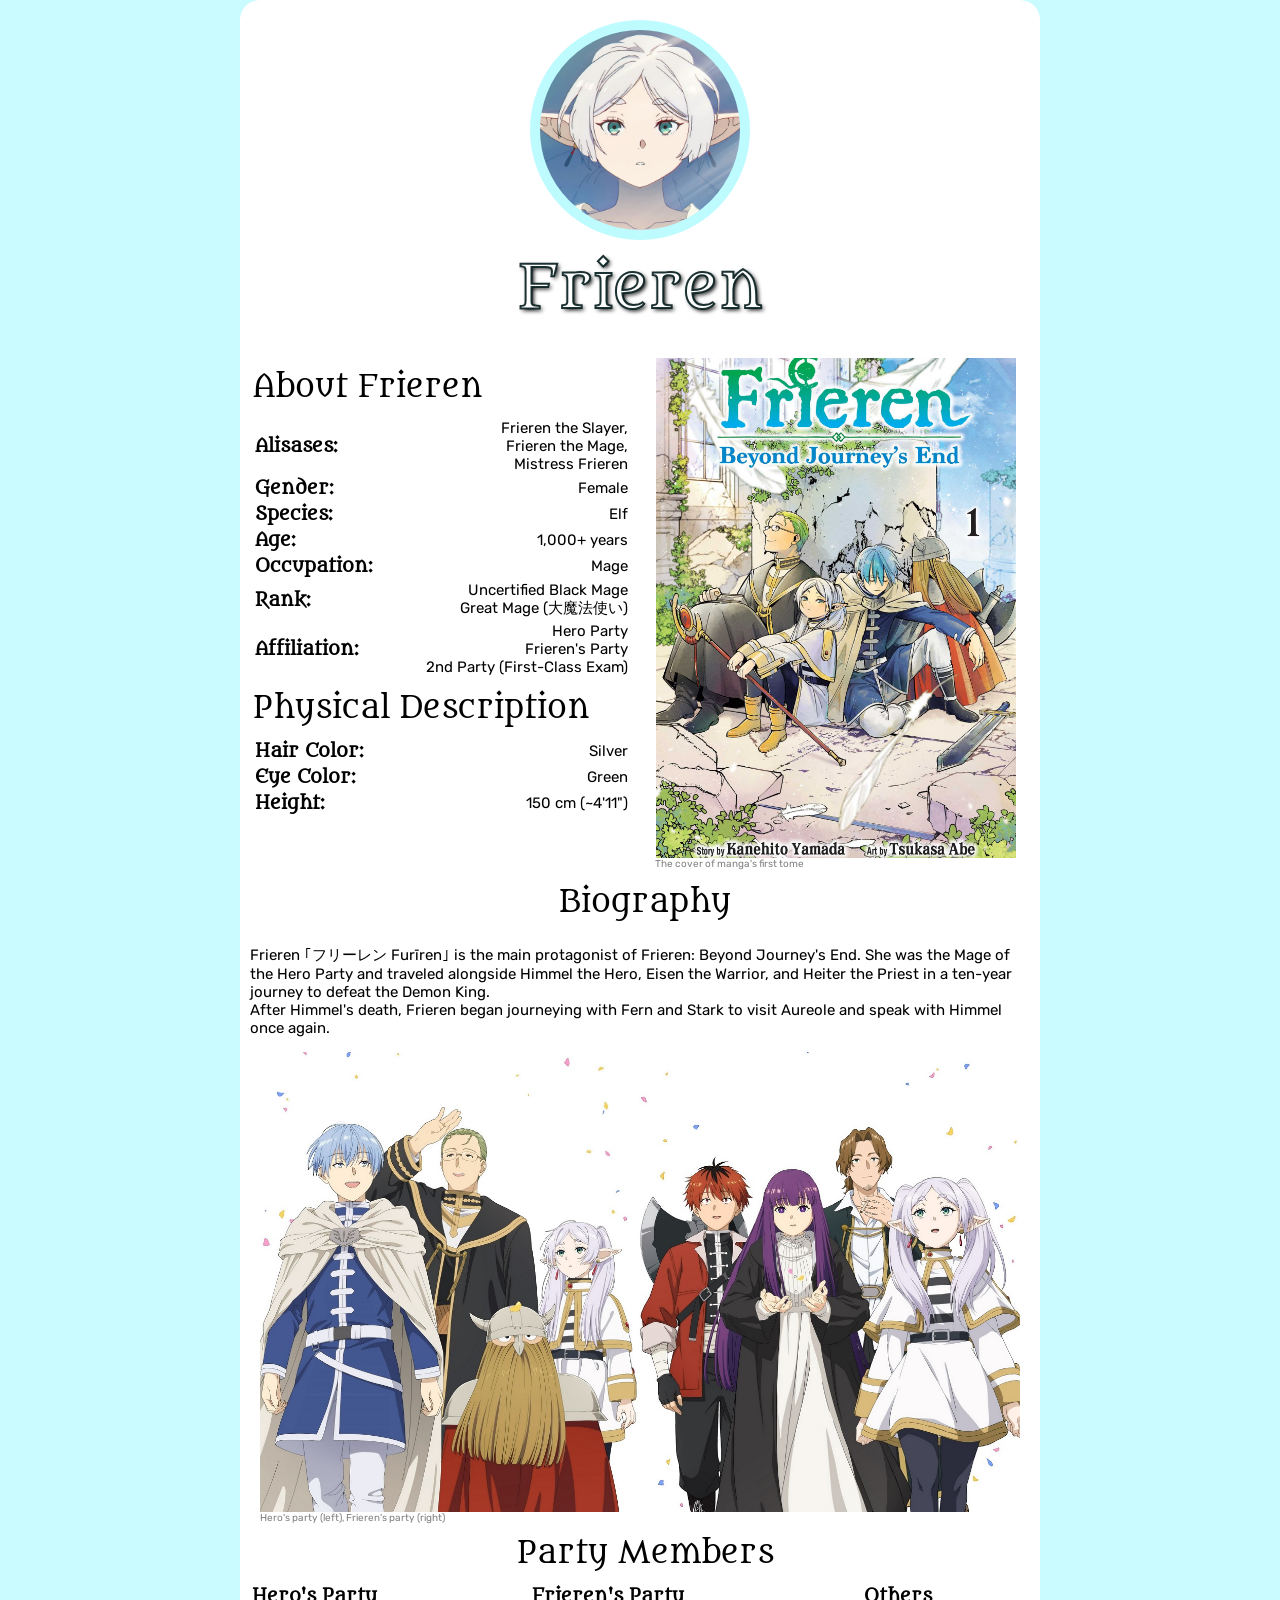
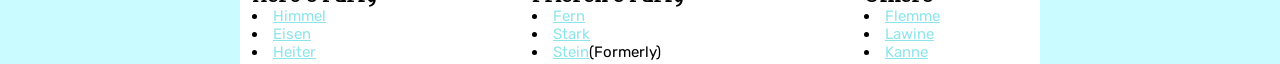
==== index.html @ eddf62a8 "Main finished Added "Physical Description" section to the "About" section, added additional font." ====
<html lang="en">
<head>
    <meta charset="UTF-8">
    <meta name="viewport" content="width=device-width, initial-scale=1.0">
    <title>Frieren</title>
    <link rel="icon" href="./img/frieren_logo.png" type="image/x-icon">
    <link rel="stylesheet" href="./css/style.css">
</head>
<body>
    <center>
    <!-- Header -->
    <header>

        <div class="pfp"></div>
        <h1>Frieren</h1>
        
    </header>
    <!-- Main -->
    <main>
        <table margin="0" width="100%">
            <tr>
                <td class="about_section">
                    <h2>About Frieren</h2>
                    <table>
                        <tr>
                            <td class="about_cat">
                                Alisases:
                            </td>
                            <td class="about_info">
                                Frieren the Slayer,<br> Frieren the Mage, <br> Mistress Frieren
                            </td>
                        </tr>
                        <tr>
                            <td class="about_cat">
                                Gender:
                            </td>
                            <td class="about_info">
                                Female
                            </td>
                        </tr>
                        <tr>
                            <td class="about_cat">
                                Species:
                            </td>
                            <td class="about_info">
                                Elf
                            </td>
                        </tr>
                        <tr>
                            <td class="about_cat">
                                Age:
                            </td>
                            <td class="about_info">
                                1,000+ years
                            </td>
                        </tr>
                        <tr>
                            <td class="about_cat">
                                Occupation:
                            </td>
                            <td class="about_info">
                                Mage
                            </td>
                        </tr>
                        <tr>
                            <td class="about_cat">
                                Rank:
                            </td>
                            <td class="about_info">
                                Uncertified Black Mage<br>
                                Great Mage (大魔法使い)
                            </td>
                        </tr>
                        <tr>
                            <td class="about_cat">
                                Affiliation:
                            </td>
                            <td class="about_info">
                                Hero Party<br>
                                Frieren's Party<br>
                                2nd Party (First-Class Exam)
                            </td>
                        </tr>
                        </table>
                        <table>
                        <h2>Physical Description</h2>
                        <tr>
                            <td class="about_cat">
                                Hair Color:
                            </td>
                            <td class="about_info">
                                Silver
                            </td>
                        </tr>
                        <tr>
                            <td class="about_cat">
                                Eye Color:
                            </td>
                            <td class="about_info">
                                Green
                            </td>
                        </tr>
                        <tr>
                            <td class="about_cat">
                                Height:
                            </td>
                            <td class="about_info">
                                150 cm (~4'11")
                            </td>
                    </table>
                </td>
                <td>
                    <div class="manga"></div>
                    <figcaption>The cover of manga's first tome</figcaption>
                </td>
            </tr>
        </table>
        <div class="bio">
            <h2>Biography</h2>
            <p class="bio_text">
                Frieren ｢フリーレン Furīren｣ is the main protagonist of Frieren: Beyond Journey's End. She was the Mage of the Hero Party and traveled alongside Himmel the Hero, Eisen the Warrior, and Heiter the Priest in a ten-year journey to defeat the Demon King.<br>
                After Himmel's death, Frieren began journeying with Fern and Stark to visit Aureole and speak with Himmel once again. 
            </p>
        </div>
        <div class="party"></div>
                    <figcaption>Hero's party (left), Frieren's party (right)</figcaption>
    <h2>Party Members</h2>
    <table margin="0" width="100%">
        <tr>
            <td class="party_members">
                <h3>Hero's Party</h3>
             <li><a href="https://frieren.fandom.com/wiki/Himmel" target="_blank">Himmel</a></li>
              <li><a href="https://frieren.fandom.com/wiki/Eisen" target="_blank">Eisen</a></li>
              <li><a href="https://frieren.fandom.com/wiki/Heiter" target="_blank">Heiter</a></li>
            </td>
            <td class="party_members">
                <h3>Frieren's Party</h3>
              <li><a href="https://frieren.fandom.com/wiki/Fern" target="_blank">Fern</a></li>
              <li><a href="https://frieren.fandom.com/wiki/Stark" target="_blank">Stark</a></li>
              <li><a href="https://frieren.fandom.com/wiki/Sein" target="_blank">Stein</a>(Formerly)</li>
            </td>
            <td class="party_members">
                <h3>Others</h3>
                <li><a href="https://frieren.fandom.com/wiki/Flamme" target="_blank">Flemme</a></li>
                <li><a href="https://frieren.fandom.com/wiki/Lawine" target="_blank">Lawine</a></li>
                <li><a href="https://frieren.fandom.com/wiki/Kanne" target="_blank">Kanne</a></li>
            </td>
        </tr>
    </table>
    </main>
    <!-- Footer -->

    </center>
</body>
</html>
---- css/style.css ----
@import url('https://fonts.googleapis.com/css2?family=Metamorphous&family=Rubik:ital,wght@0,300..900;1,300..900&display=swap');

body{
    margin:0; 
    padding:0;
    background-color: rgba(189, 251, 255, 0.8);
    
}
header{
    
    text-align: center;
    background-color: white;
    border-radius: 20px 20px 0px 0px;
    max-width: 800px;
    padding-top: 20px;
    padding-bottom: 20px;
}

header .pfp {
    border-radius: 50%;
    border: 10px solid rgb(189, 251, 255);
    width: 200px;
    height: 200px;
    background-image: url('./../img/frieren_header.png');
    background-repeat: no-repeat;
    background-position: center center;
    background-size: cover;
    margin: 0 auto;
   
}

header h1{
    font-family: "Metamorphous", serif;
    font-weight: 500;
    font-style: normal;
    font-size: 60px;
    color: white;
    -webkit-text-stroke : 2px rgba(11, 34, 35, 0.925);
    text-shadow: 2px 2px 4px black;
    margin: 10 0 10 0;
}
main{
    max-width: 800px;
    margin: 0 auto;
    background-color: white;
    
}

body h2{
    font-family: "Metamorphous", serif;
    font-weight: 400;
    font-style: normal;
    font-size: 30px;
    color: black;
    margin: 10 0 0 10;
    padding-bottom: 10px;
}

.about_cat{
    text-align: left;
    font-family: "Metamorphous", serif;
    font-weight: bold;
    padding-left: 10px;
    font-size: 18px;
    
}

.about_section{
    position: relative;
    display: grid;
}

.about_info{
    text-align: right;
    font-family: "Rubik", serif;
    font-weight: normal;
    padding-left: 10px;
    font-size: 15px;
  
}

.manga {
    width: 360px;
    height: 500px;
    background-image: url('./../img/frieren_vol1.jpg');
    background-repeat: no-repeat;
    background-position: center center;
    background-size: cover;
    margin: 0 auto;
}

figcaption{
    text-align: left;
    font-family: "Rubik", serif;
    font-weight: italic;
    padding-left: 20px;
    font-size: 10px;
    color: gray;
}

.bio_text{
    text-align: left;
    font-family: "Rubik", serif;
    font-weight: normal;
    padding-left: 10px;
    padding-right: 10px;
    font-size: 15px;
}

.party{
    width: 700px;
    height: 400px;
    background-image: url('./../img/frieren_parties.jpg');
    background-repeat: no-repeat;
    background-position: center center;
    background-size: cover;
    margin: 0 auto;
    padding: 30px;
}

.party_members{
    text-align: left;
    font-family: "Rubik", serif;
    font-weight: normal;
    padding-left: 10px;
    padding-right: 10px;
    font-size: 15px;
}
h3{
    margin: 0;
    font-family: "Metamorphous", serif;
}

a:visited{
    color: teal
}

a:link{
    color:  rgba(141, 229, 235, 0.994)
}
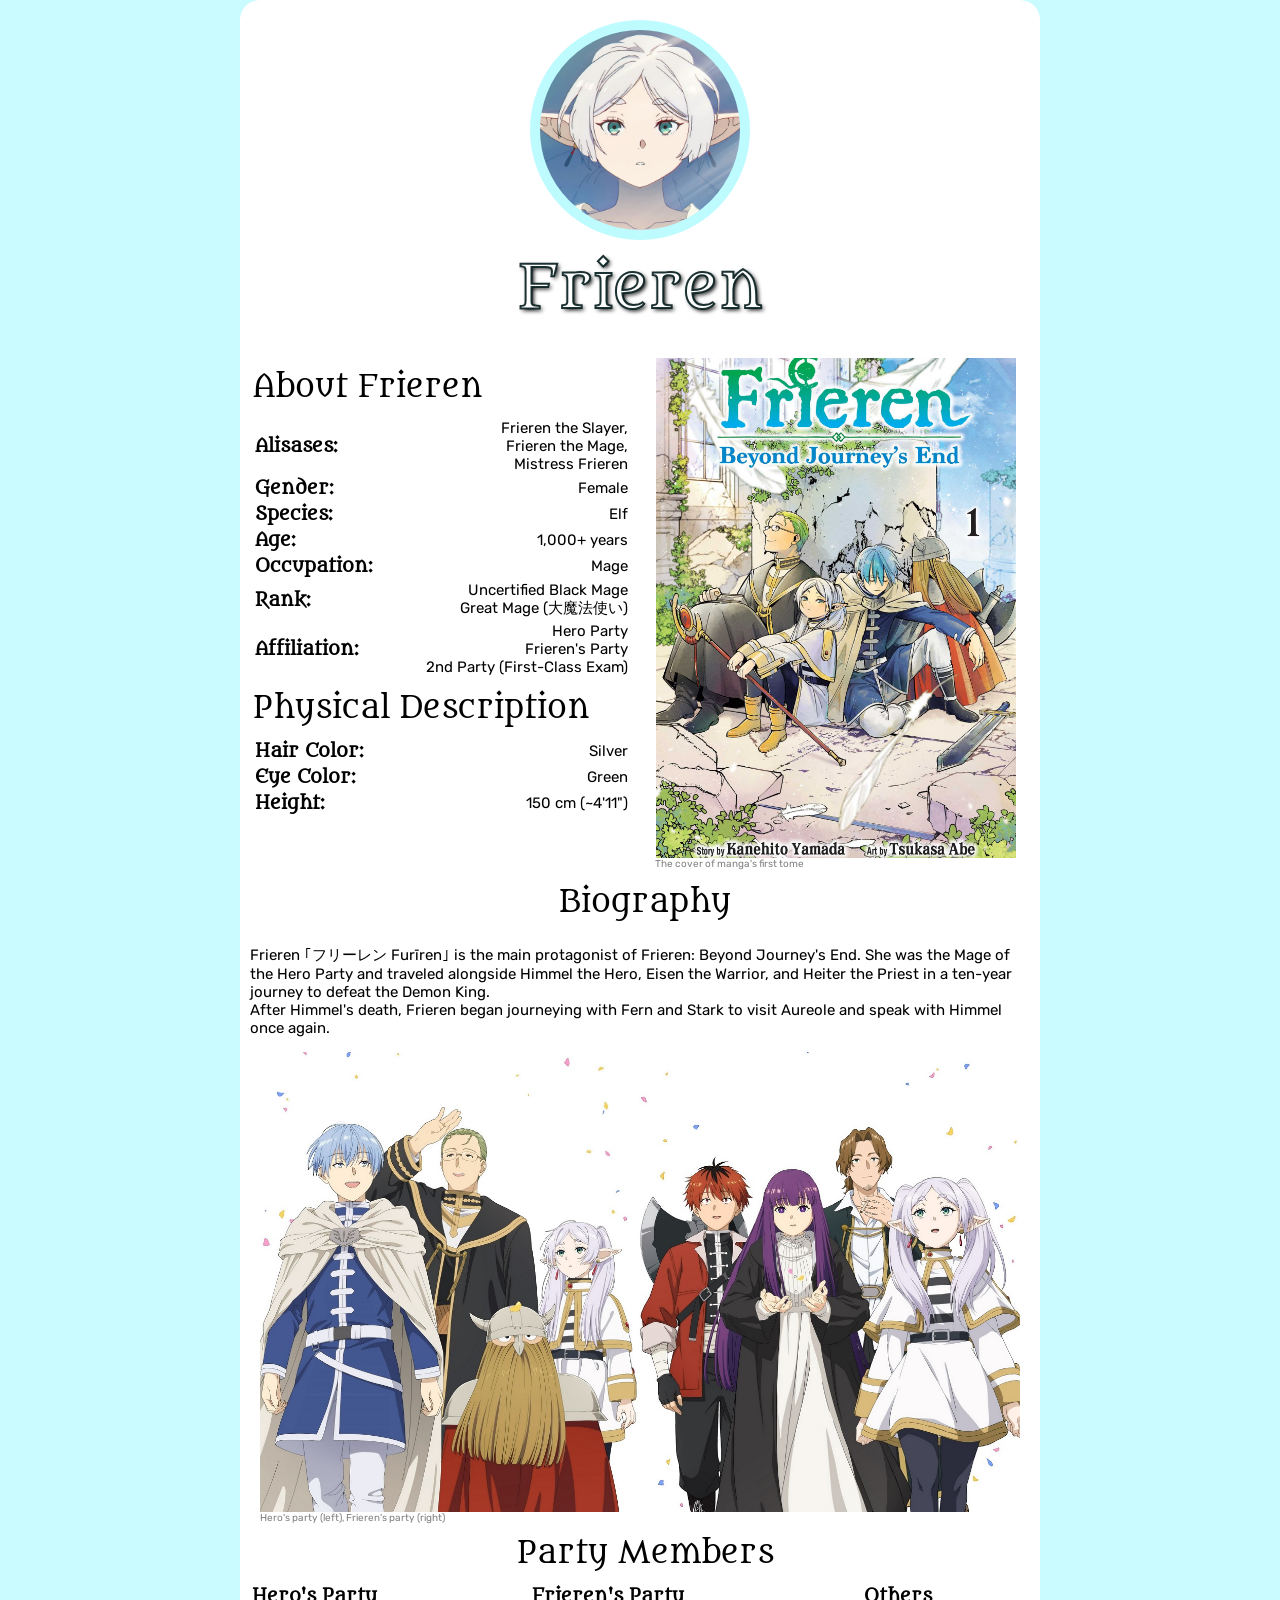
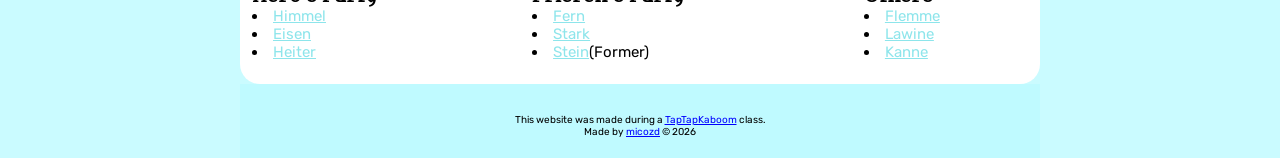
==== commit 7337113b: "Added footer" ====
--- a/index.html
+++ b/index.html
@@ -137,7 +137,7 @@
                 <h3>Frieren's Party</h3>
               <li><a href="https://frieren.fandom.com/wiki/Fern" target="_blank">Fern</a></li>
               <li><a href="https://frieren.fandom.com/wiki/Stark" target="_blank">Stark</a></li>
-              <li><a href="https://frieren.fandom.com/wiki/Sein" target="_blank">Stein</a>(Formerly)</li>
+              <li><a href="https://frieren.fandom.com/wiki/Sein" target="_blank">Stein</a>(Former)</li>
             </td>
             <td class="party_members">
                 <h3>Others</h3>
@@ -149,7 +149,9 @@
     </table>
     </main>
     <!-- Footer -->
-
+<footer>
+    <p>This website was made during a <a href="taptapkaboom.com" target="_blank">TapTapKaboom</a> class. <br>Made by <a href="https://github.com/micozd" target="_blank">micozd</a> &#169 2026</p>
+</footer>
     </center>
 </body>
 </html>
--- a/css/style.css
+++ b/css/style.css
@@ -44,6 +44,8 @@
     max-width: 800px;
     margin: 0 auto;
     background-color: white;
+    border-radius: 0px 0px 20px 20px;
+    padding-bottom: 20px;
     
 }
 
@@ -138,4 +140,21 @@
 
 a:link{
     color:  rgba(141, 229, 235, 0.994)
+}
+
+footer{
+    max-width: 800px;
+    font-family: "Rubik", serif;
+    font-size: 10px;
+    margin: 0 auto;
+    background-color: rgba(189, 251, 255, 0.8);
+    padding: 20 0 10 0;
+}
+
+footer a:visited{
+    color:indigo
+}
+
+footer a:link{
+    color: blue
 }
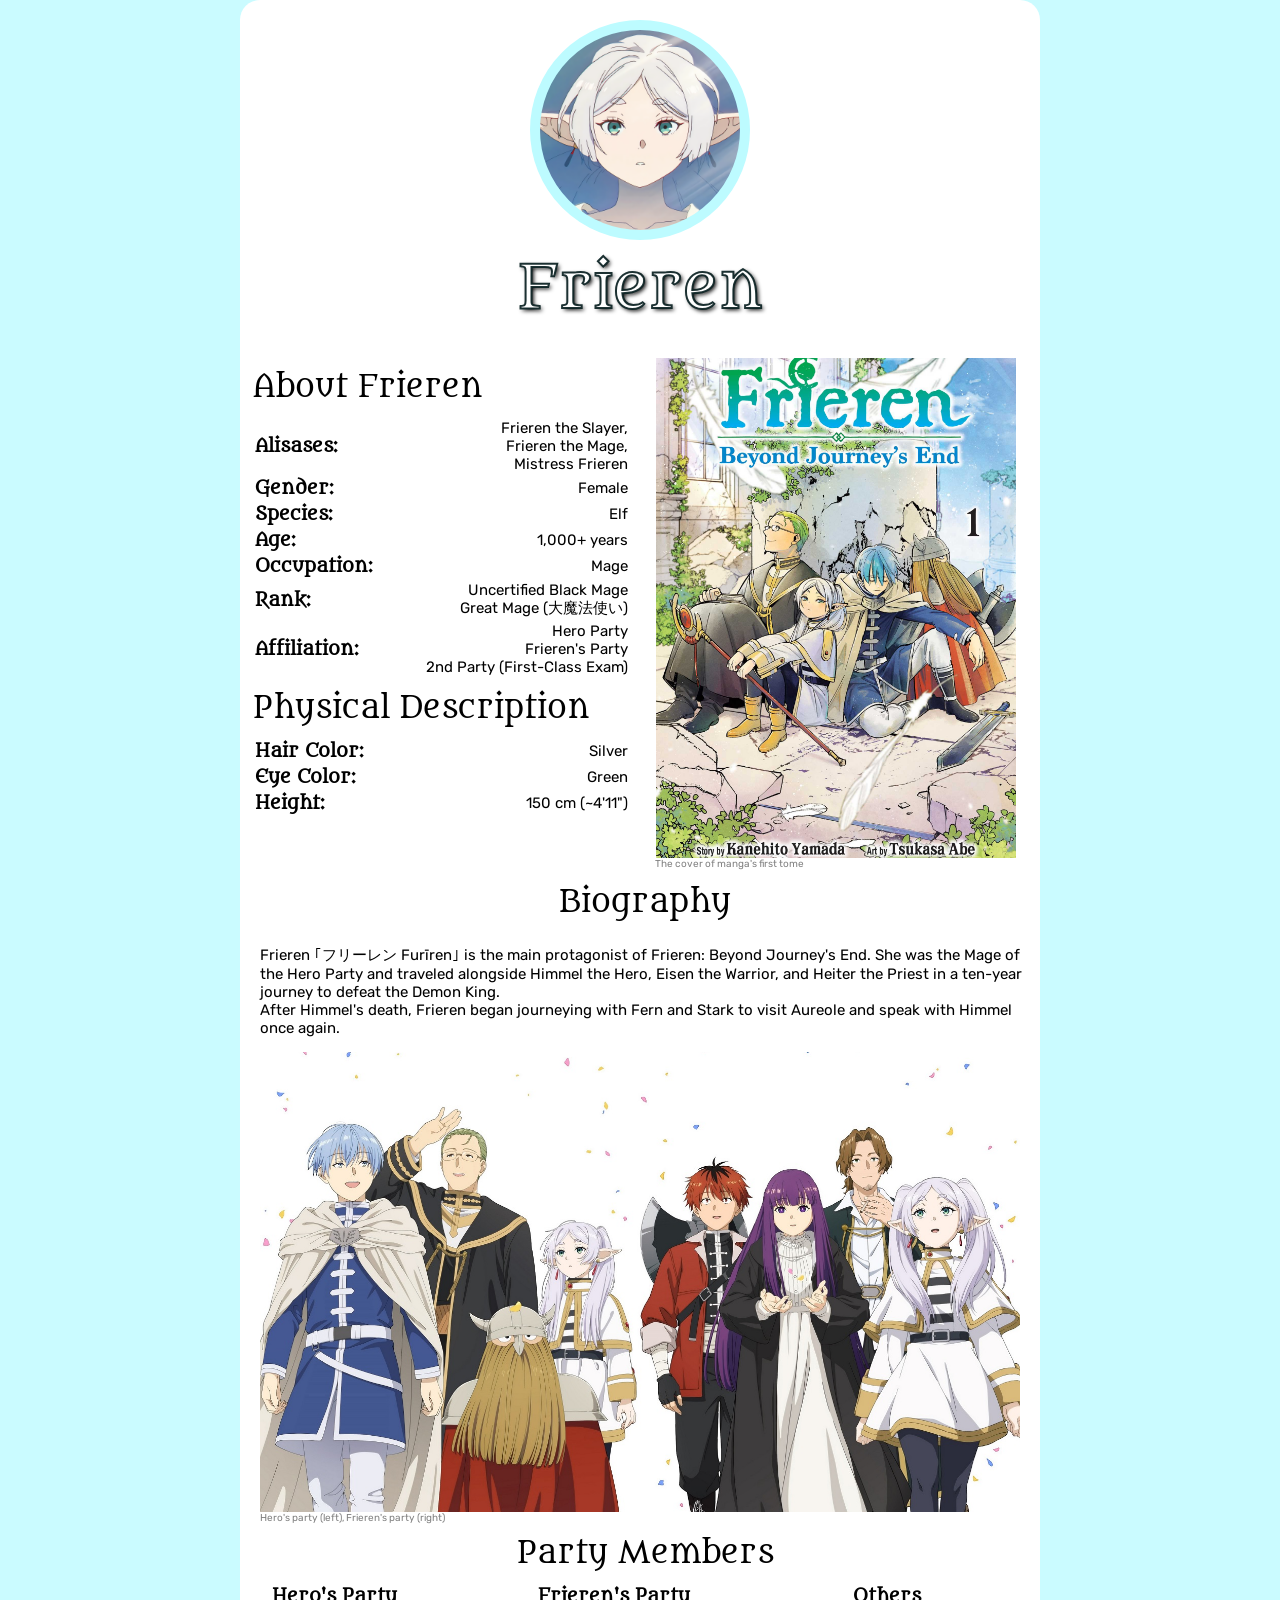
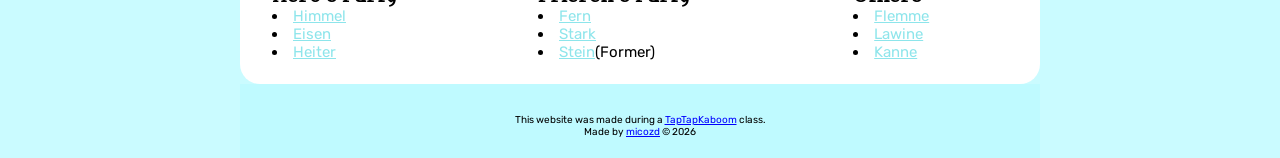
==== commit 6af48eff: "minor changes" ====
--- a/index.html
+++ b/index.html
@@ -125,7 +125,7 @@
         <div class="party"></div>
                     <figcaption>Hero's party (left), Frieren's party (right)</figcaption>
     <h2>Party Members</h2>
-    <table margin="0" width="100%">
+    <table margin="0" width="95%">
         <tr>
             <td class="party_members">
                 <h3>Hero's Party</h3>
--- a/css/style.css
+++ b/css/style.css
@@ -108,6 +108,8 @@
     padding-left: 10px;
     padding-right: 10px;
     font-size: 15px;
+    margin-left: 10px;
+
 }
 
 .party{
@@ -128,6 +130,7 @@
     padding-left: 10px;
     padding-right: 10px;
     font-size: 15px;
+    margin-left: 10px;
 }
 h3{
     margin: 0;
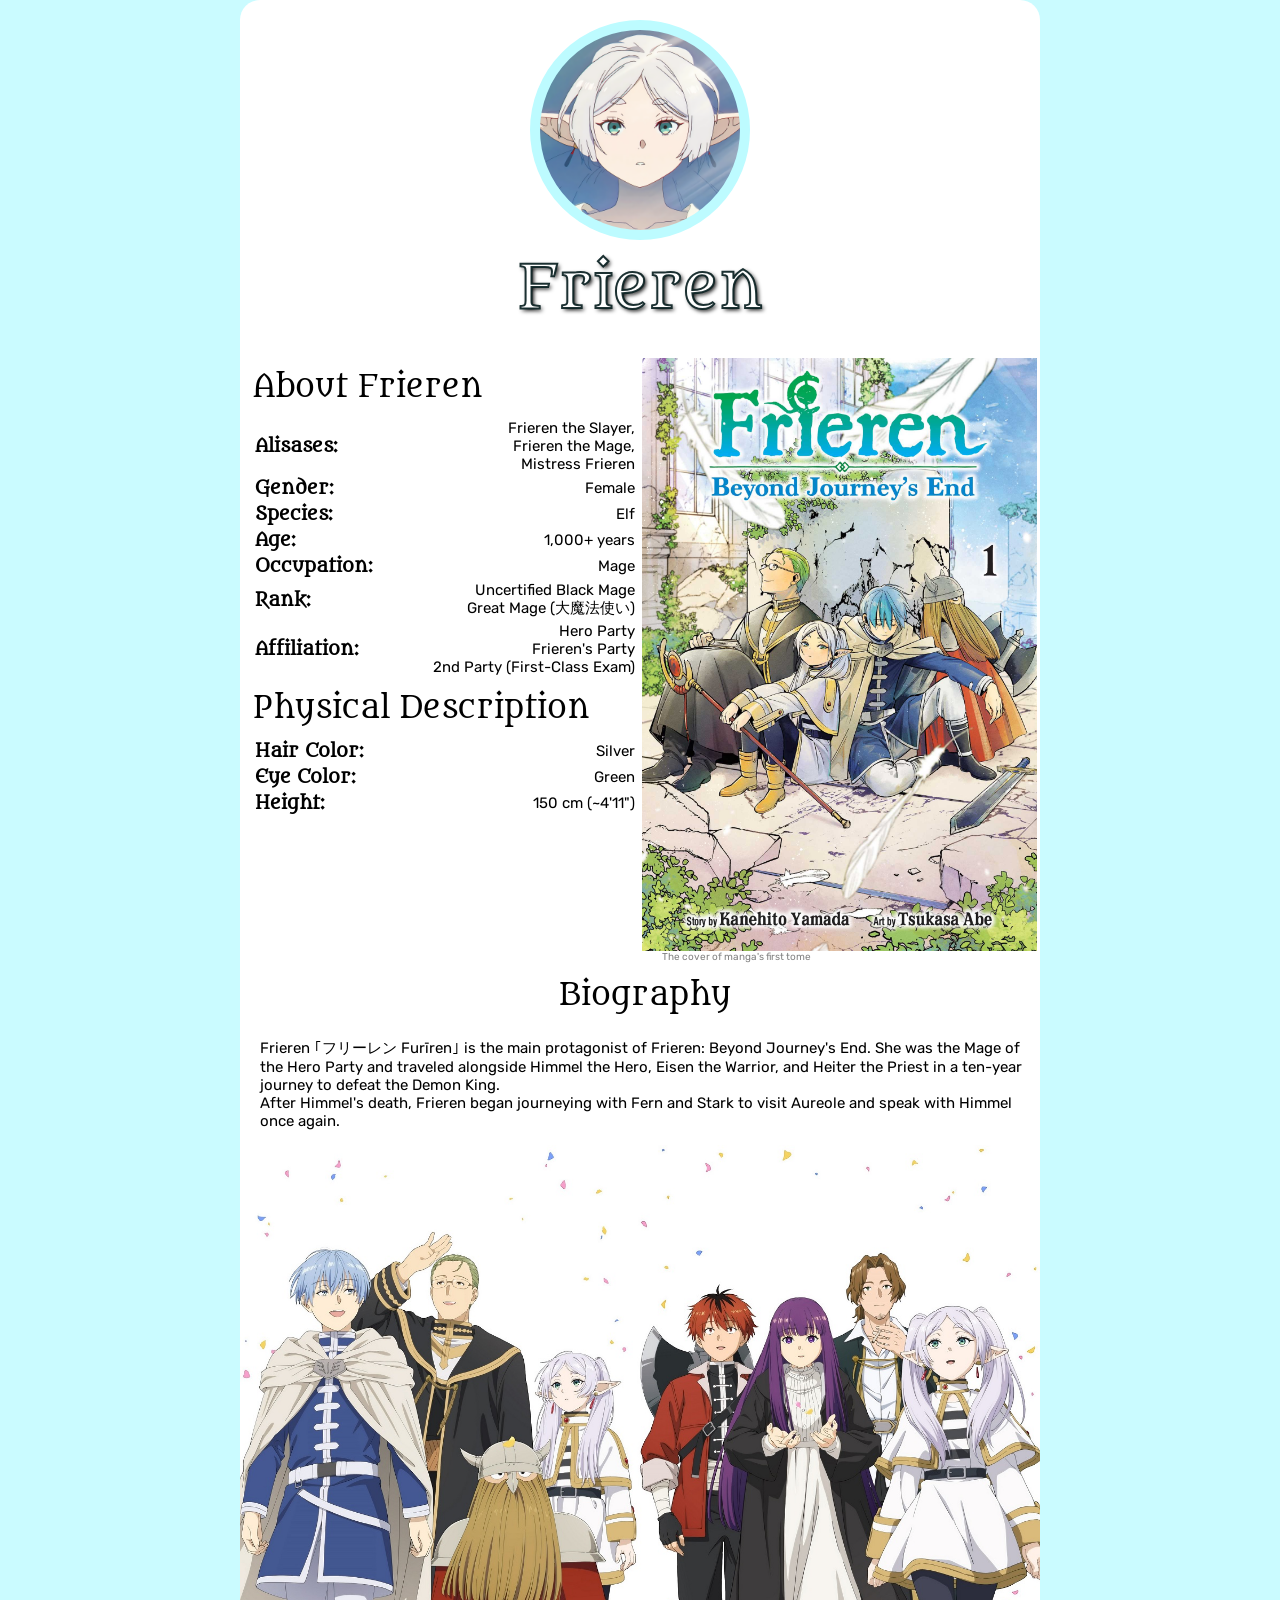
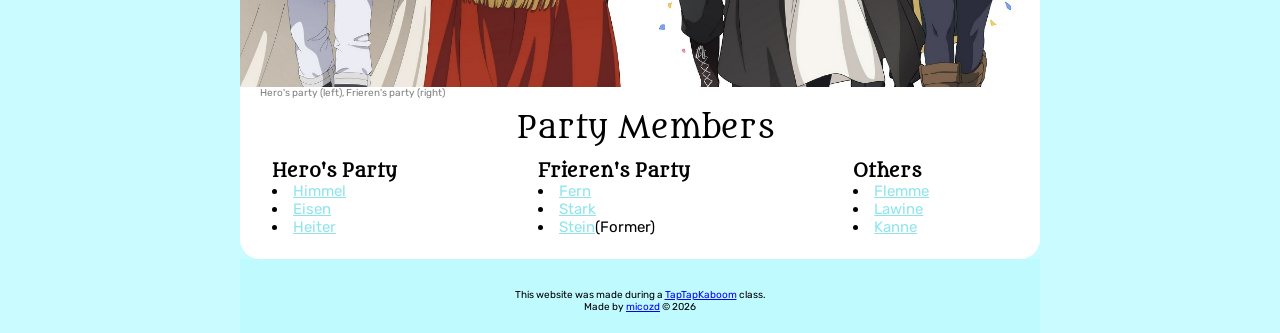
==== commit 1b6a9b76: "made webpage responsive" ====
--- a/index.html
+++ b/index.html
@@ -1,7 +1,7 @@
 <html lang="en">
 <head>
     <meta charset="UTF-8">
-    <meta name="viewport" content="width=device-width, initial-scale=1.0">
+    <meta name="viewport" content="width=device-width, initial-scale=1.0", userscalable="no">
     <title>Frieren</title>
     <link rel="icon" href="./img/frieren_logo.png" type="image/x-icon">
     <link rel="stylesheet" href="./css/style.css">
@@ -109,9 +109,9 @@
                             </td>
                     </table>
                 </td>
-                <td>
-                    <div class="manga"></div>
-                    <figcaption>The cover of manga's first tome</figcaption>
+                <td class="manga_tab" width="50%">
+                    <img class="manga" src="./img/frieren_vol1.jpg">
+                    <figcaption class="figcaption_manga">The cover of manga's first tome</figcaption>
                 </td>
             </tr>
         </table>
@@ -122,7 +122,7 @@
                 After Himmel's death, Frieren began journeying with Fern and Stark to visit Aureole and speak with Himmel once again. 
             </p>
         </div>
-        <div class="party"></div>
+        <img src="./img/frieren_parties.jpg">
                     <figcaption>Hero's party (left), Frieren's party (right)</figcaption>
     <h2>Party Members</h2>
     <table margin="0" width="95%">
--- a/css/style.css
+++ b/css/style.css
@@ -47,9 +47,10 @@
     border-radius: 0px 0px 20px 20px;
     padding-bottom: 20px;
     
+    
 }
 
-body h2{
+h2{
     font-family: "Metamorphous", serif;
     font-weight: 400;
     font-style: normal;
@@ -82,14 +83,17 @@
   
 }
 
-.manga {
-    width: 360px;
-    height: 500px;
-    background-image: url('./../img/frieren_vol1.jpg');
-    background-repeat: no-repeat;
-    background-position: center center;
-    background-size: cover;
-    margin: 0 auto;
+main img {
+    max-width: 100%;
+}
+
+.figcaption_manga{
+    text-align: left;
+    font-family: "Rubik", serif;
+    font-weight: italic;
+    padding-left: 20px;
+    font-size: 10px;
+    color: gray;
 }
 
 figcaption{
@@ -112,16 +116,7 @@
 
 }
 
-.party{
-    width: 700px;
-    height: 400px;
-    background-image: url('./../img/frieren_parties.jpg');
-    background-repeat: no-repeat;
-    background-position: center center;
-    background-size: cover;
-    margin: 0 auto;
-    padding: 30px;
-}
+
 
 .party_members{
     text-align: left;
@@ -160,4 +155,40 @@
 
 footer a:link{
     color: blue
+}
+
+@media (max-width: 600px) {
+    .manga_tab{
+        display: none;
+    }
+    header h1{
+        font-size: 40px;
+         -webkit-text-stroke : 1px rgba(11, 34, 35, 0.925);
+        text-shadow: 1px 1px 2px black;
+    }
+    h2{
+        font-size: 20px;
+    }
+    .about_cat{
+        font-size: 12px;
+    }
+    .about_info{
+        font-size: 12px;
+    }
+    .bio_text{
+        font-size: 12px;
+    }
+    h3{
+        font-size: 12px;
+    }
+    .party_members{
+        font-size: 12px;
+    }
+
+}
+
+@media (max-width:840px) {
+    header, main{
+        border-radius: 0px 0px 0px 0px;
+    }
 }
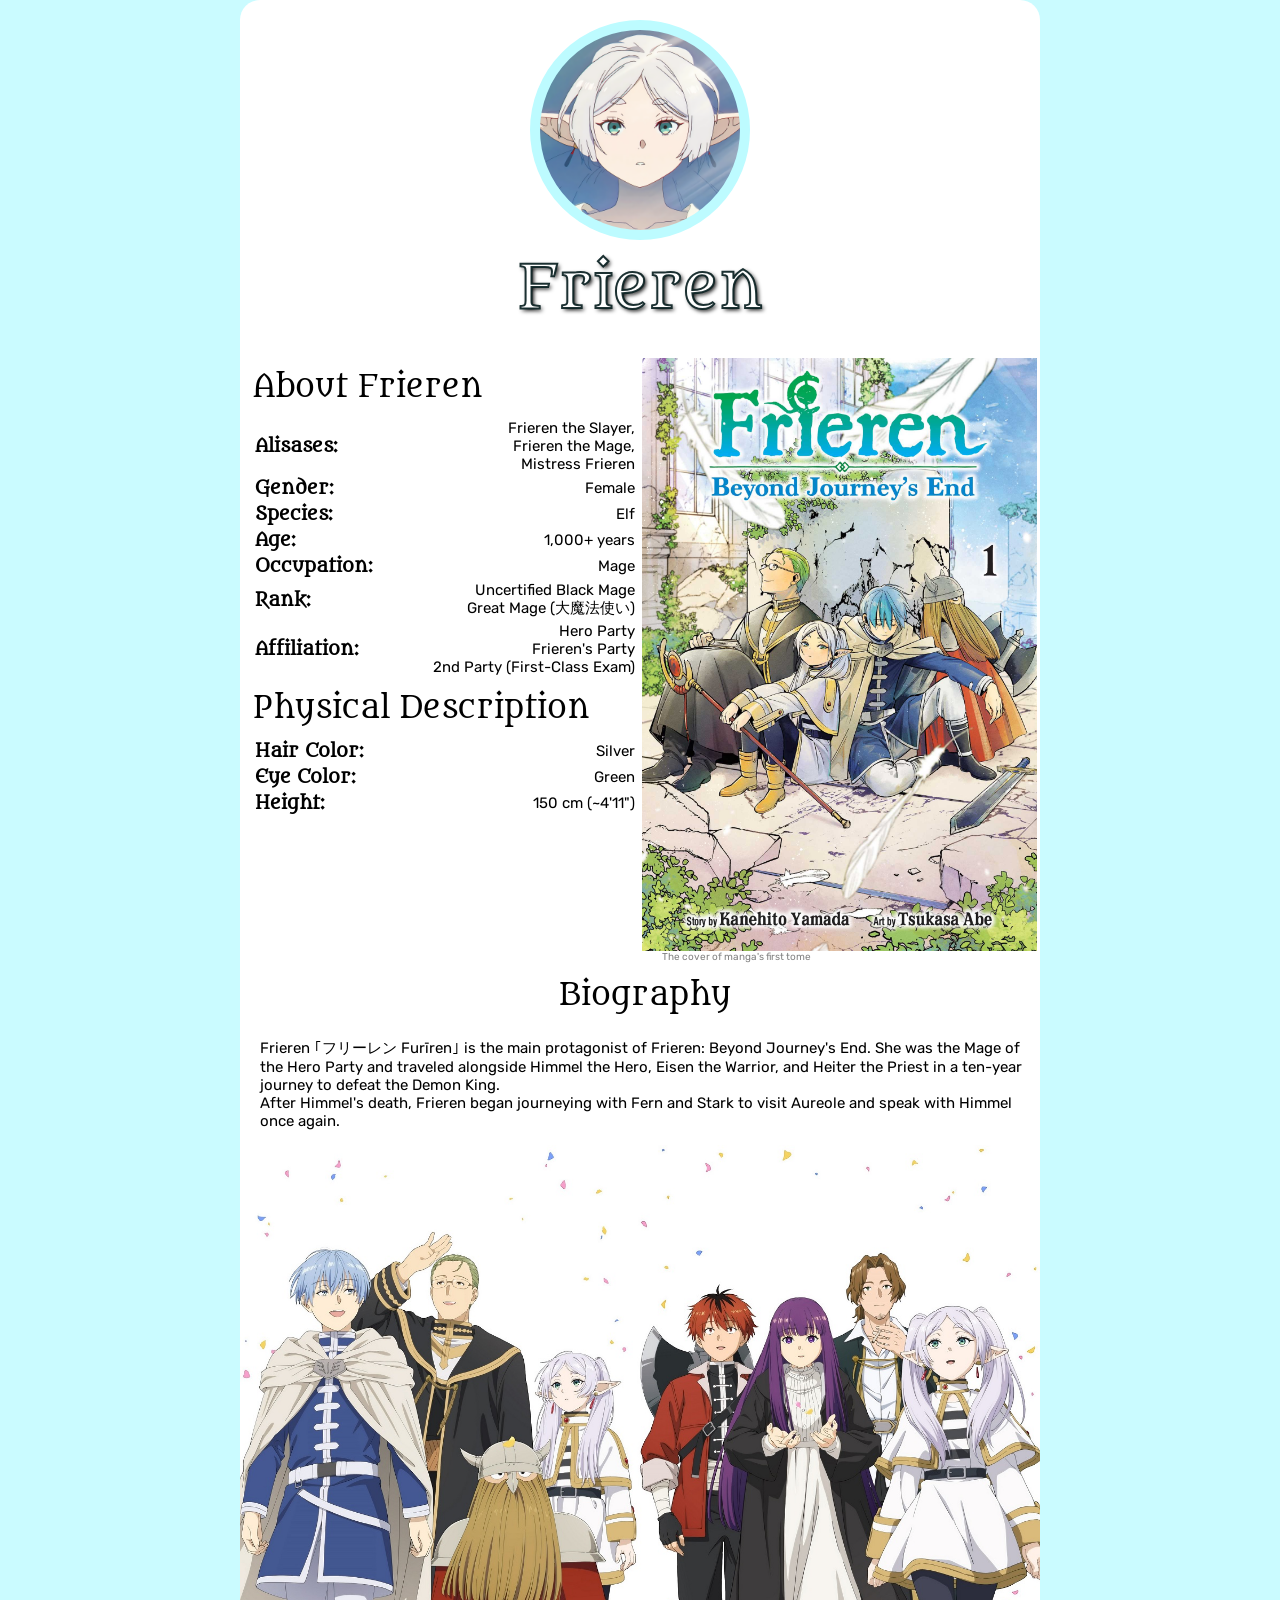
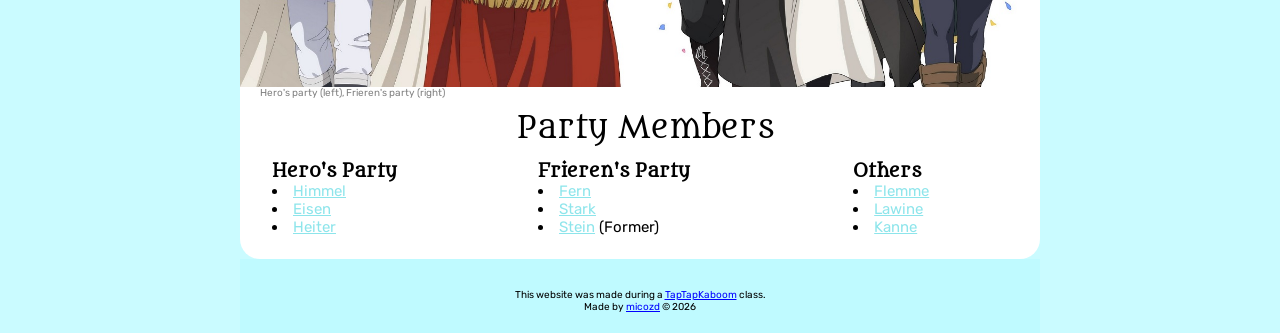
==== commit ef39af07: "linked correct party members" ====
--- a/index.html
+++ b/index.html
@@ -129,15 +129,15 @@
         <tr>
             <td class="party_members">
                 <h3>Hero's Party</h3>
-             <li><a href="https://frieren.fandom.com/wiki/Himmel" target="_blank">Himmel</a></li>
-              <li><a href="https://frieren.fandom.com/wiki/Eisen" target="_blank">Eisen</a></li>
-              <li><a href="https://frieren.fandom.com/wiki/Heiter" target="_blank">Heiter</a></li>
+             <li><a href="https://micozd.github.io/Frieren/himmel.html" target="_blank">Himmel</a></li>
+              <li><a href="https://micozd.github.io/Frieren/eisen.html" target="_blank">Eisen</a></li>
+              <li><a href="https://micozd.github.io/Frieren/heiter.html" target="_blank">Heiter</a></li>
             </td>
             <td class="party_members">
                 <h3>Frieren's Party</h3>
               <li><a href="https://frieren.fandom.com/wiki/Fern" target="_blank">Fern</a></li>
               <li><a href="https://frieren.fandom.com/wiki/Stark" target="_blank">Stark</a></li>
-              <li><a href="https://frieren.fandom.com/wiki/Sein" target="_blank">Stein</a>(Former)</li>
+              <li><a href="https://frieren.fandom.com/wiki/Sein" target="_blank">Stein</a> (Former)</li>
             </td>
             <td class="party_members">
                 <h3>Others</h3>
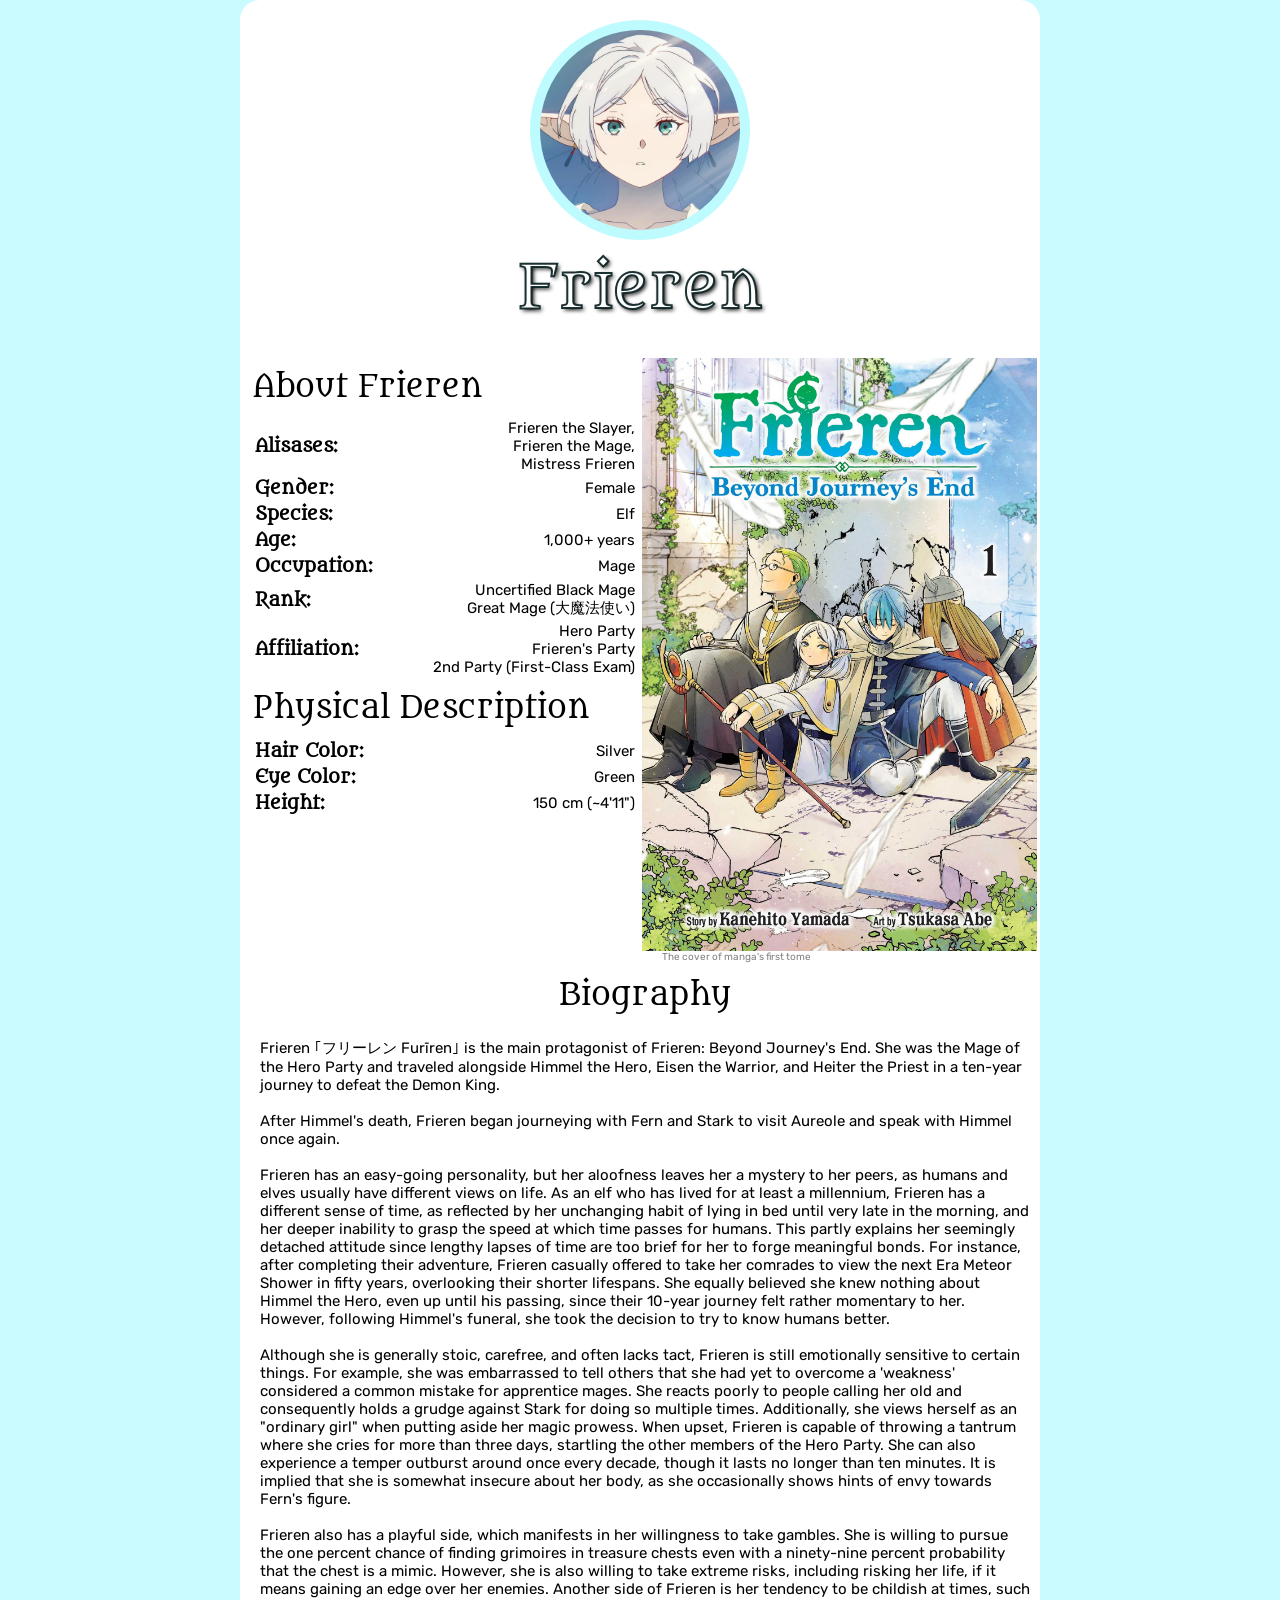
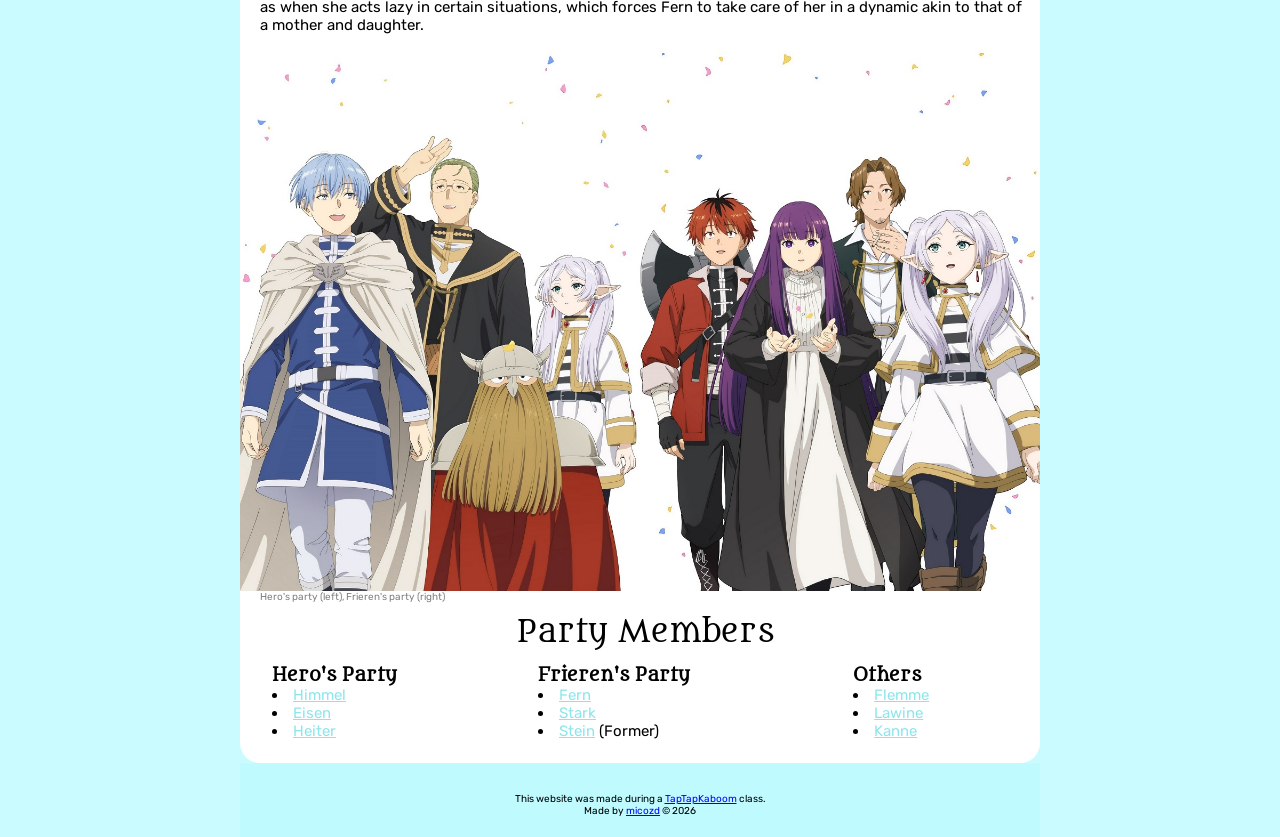
==== commit b1aa7689: "Updated Frieren's bio." ====
--- a/index.html
+++ b/index.html
@@ -118,8 +118,11 @@
         <div class="bio">
             <h2>Biography</h2>
             <p class="bio_text">
-                Frieren ｢フリーレン Furīren｣ is the main protagonist of Frieren: Beyond Journey's End. She was the Mage of the Hero Party and traveled alongside Himmel the Hero, Eisen the Warrior, and Heiter the Priest in a ten-year journey to defeat the Demon King.<br>
-                After Himmel's death, Frieren began journeying with Fern and Stark to visit Aureole and speak with Himmel once again. 
+                Frieren ｢フリーレン Furīren｣ is the main protagonist of Frieren: Beyond Journey's End. She was the Mage of the Hero Party and traveled alongside Himmel the Hero, Eisen the Warrior, and Heiter the Priest in a ten-year journey to defeat the Demon King.<br><br>
+                After Himmel's death, Frieren began journeying with Fern and Stark to visit Aureole and speak with Himmel once again. <br><br>
+                Frieren has an easy-going personality, but her aloofness leaves her a mystery to her peers, as humans and elves usually have different views on life. As an elf who has lived for at least a millennium, Frieren has a different sense of time, as reflected by her unchanging habit of lying in bed until very late in the morning, and her deeper inability to grasp the speed at which time passes for humans. This partly explains her seemingly detached attitude since lengthy lapses of time are too brief for her to forge meaningful bonds. For instance, after completing their adventure, Frieren casually offered to take her comrades to view the next Era Meteor Shower in fifty years, overlooking their shorter lifespans. She equally believed she knew nothing about Himmel the Hero, even up until his passing, since their 10-year journey felt rather momentary to her. However, following Himmel's funeral, she took the decision to try to know humans better.<br><br>   
+                Although she is generally stoic, carefree, and often lacks tact, Frieren is still emotionally sensitive to certain things. For example, she was embarrassed to tell others that she had yet to overcome a 'weakness' considered a common mistake for apprentice mages. She reacts poorly to people calling her old and consequently holds a grudge against Stark for doing so multiple times. Additionally, she views herself as an "ordinary girl" when putting aside her magic prowess. When upset, Frieren is capable of throwing a tantrum where she cries for more than three days, startling the other members of the Hero Party. She can also experience a temper outburst around once every decade, though it lasts no longer than ten minutes. It is implied that she is somewhat insecure about her body, as she occasionally shows hints of envy towards Fern's figure.<br><br>
+                Frieren also has a playful side, which manifests in her willingness to take gambles. She is willing to pursue the one percent chance of finding grimoires in treasure chests even with a ninety-nine percent probability that the chest is a mimic. However, she is also willing to take extreme risks, including risking her life, if it means gaining an edge over her enemies. Another side of Frieren is her tendency to be childish at times, such as when she acts lazy in certain situations, which forces Fern to take care of her in a dynamic akin to that of a mother and daughter. 
             </p>
         </div>
         <img src="./img/frieren_parties.jpg">
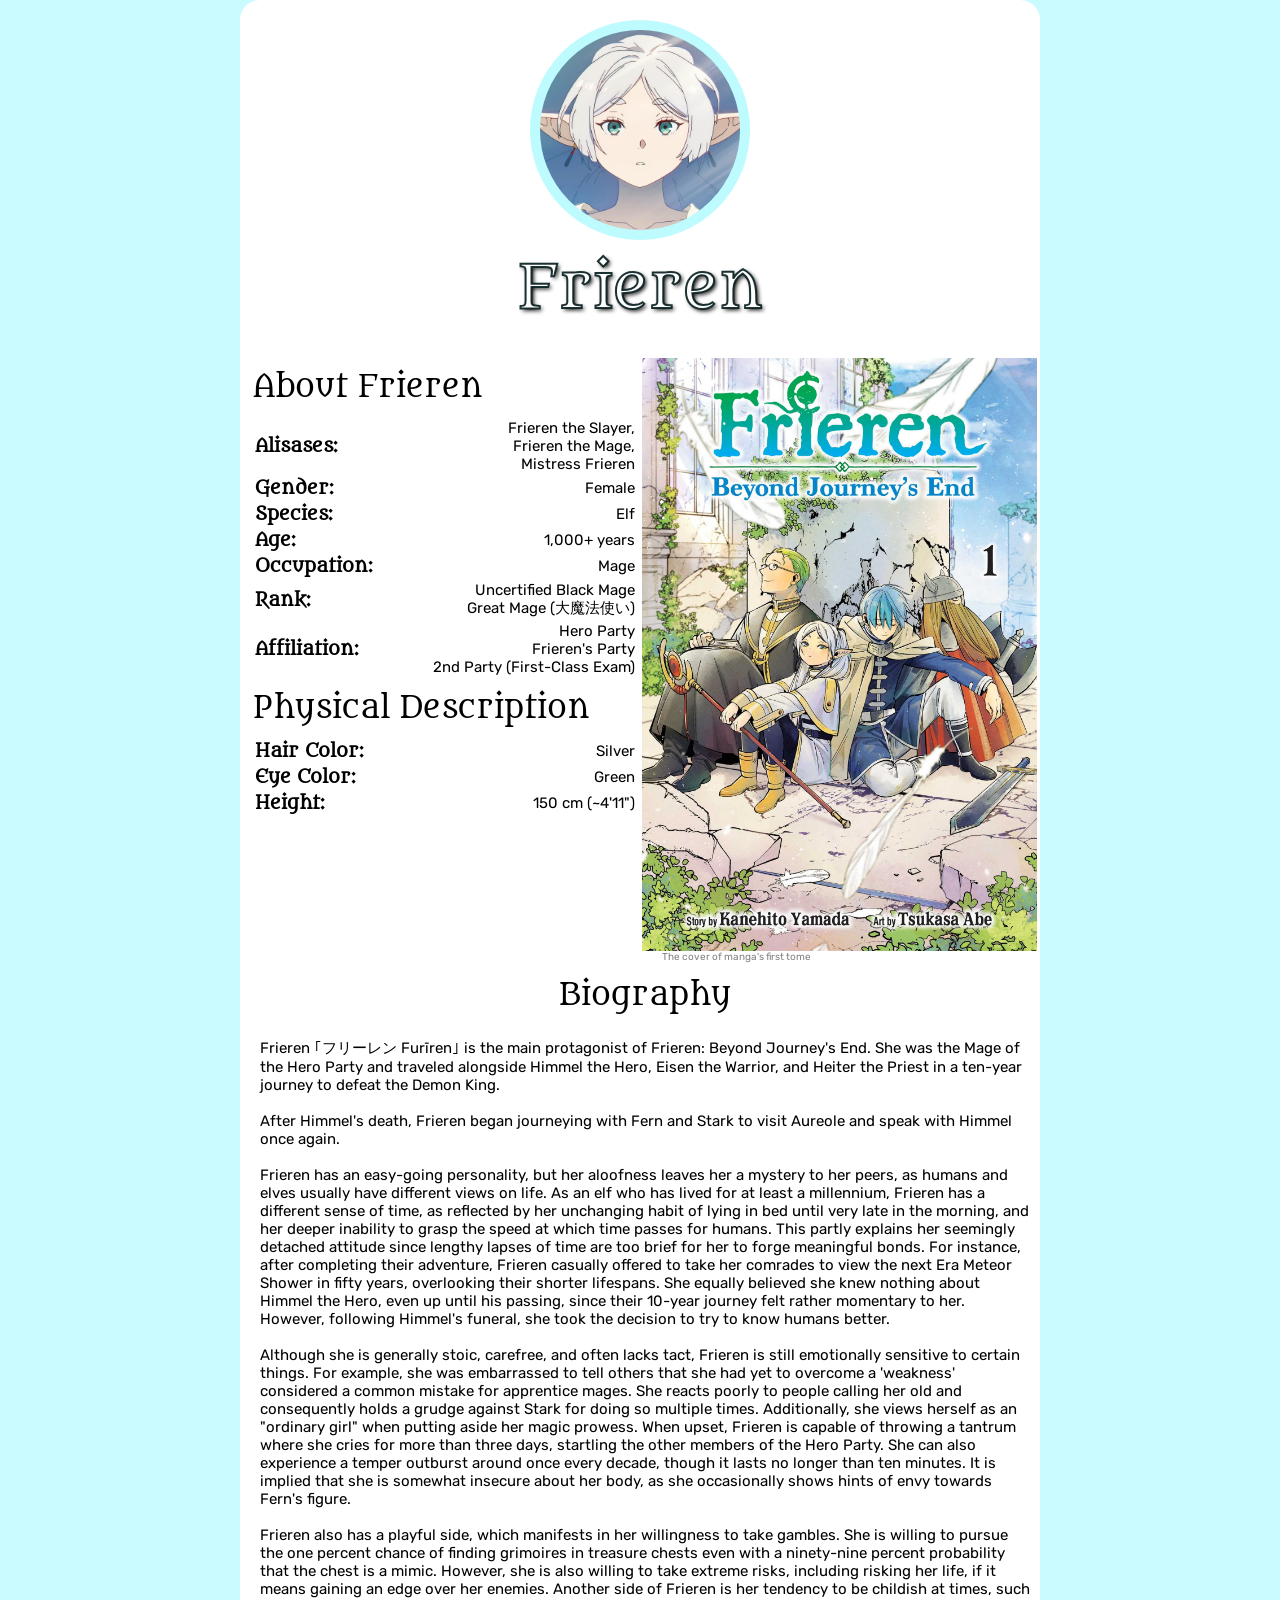
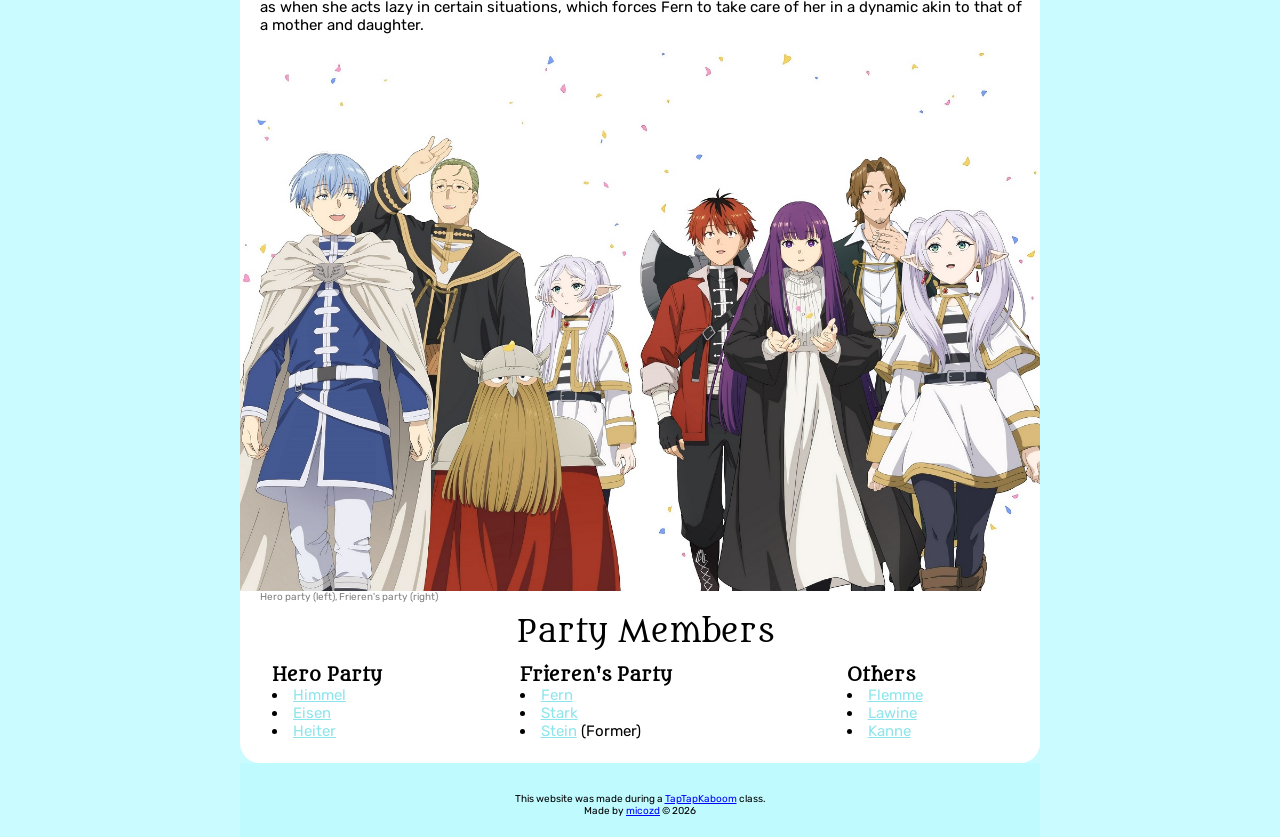
==== commit 488b2b11: "updated spelling" ====
--- a/index.html
+++ b/index.html
@@ -126,15 +126,15 @@
             </p>
         </div>
         <img src="./img/frieren_parties.jpg">
-                    <figcaption>Hero's party (left), Frieren's party (right)</figcaption>
+                    <figcaption>Hero party (left), Frieren's party (right)</figcaption>
     <h2>Party Members</h2>
     <table margin="0" width="95%">
         <tr>
             <td class="party_members">
-                <h3>Hero's Party</h3>
-             <li><a href="https://micozd.github.io/Frieren/himmel.html" target="_blank">Himmel</a></li>
-              <li><a href="https://micozd.github.io/Frieren/eisen.html" target="_blank">Eisen</a></li>
-              <li><a href="https://micozd.github.io/Frieren/heiter.html" target="_blank">Heiter</a></li>
+                <h3>Hero Party</h3>
+             <li><a href="./himmel.html">Himmel</a></li>
+              <li><a href="./eisen.html">Eisen</a></li>
+              <li><a href="./heiter.html">Heiter</a></li>
             </td>
             <td class="party_members">
                 <h3>Frieren's Party</h3>
